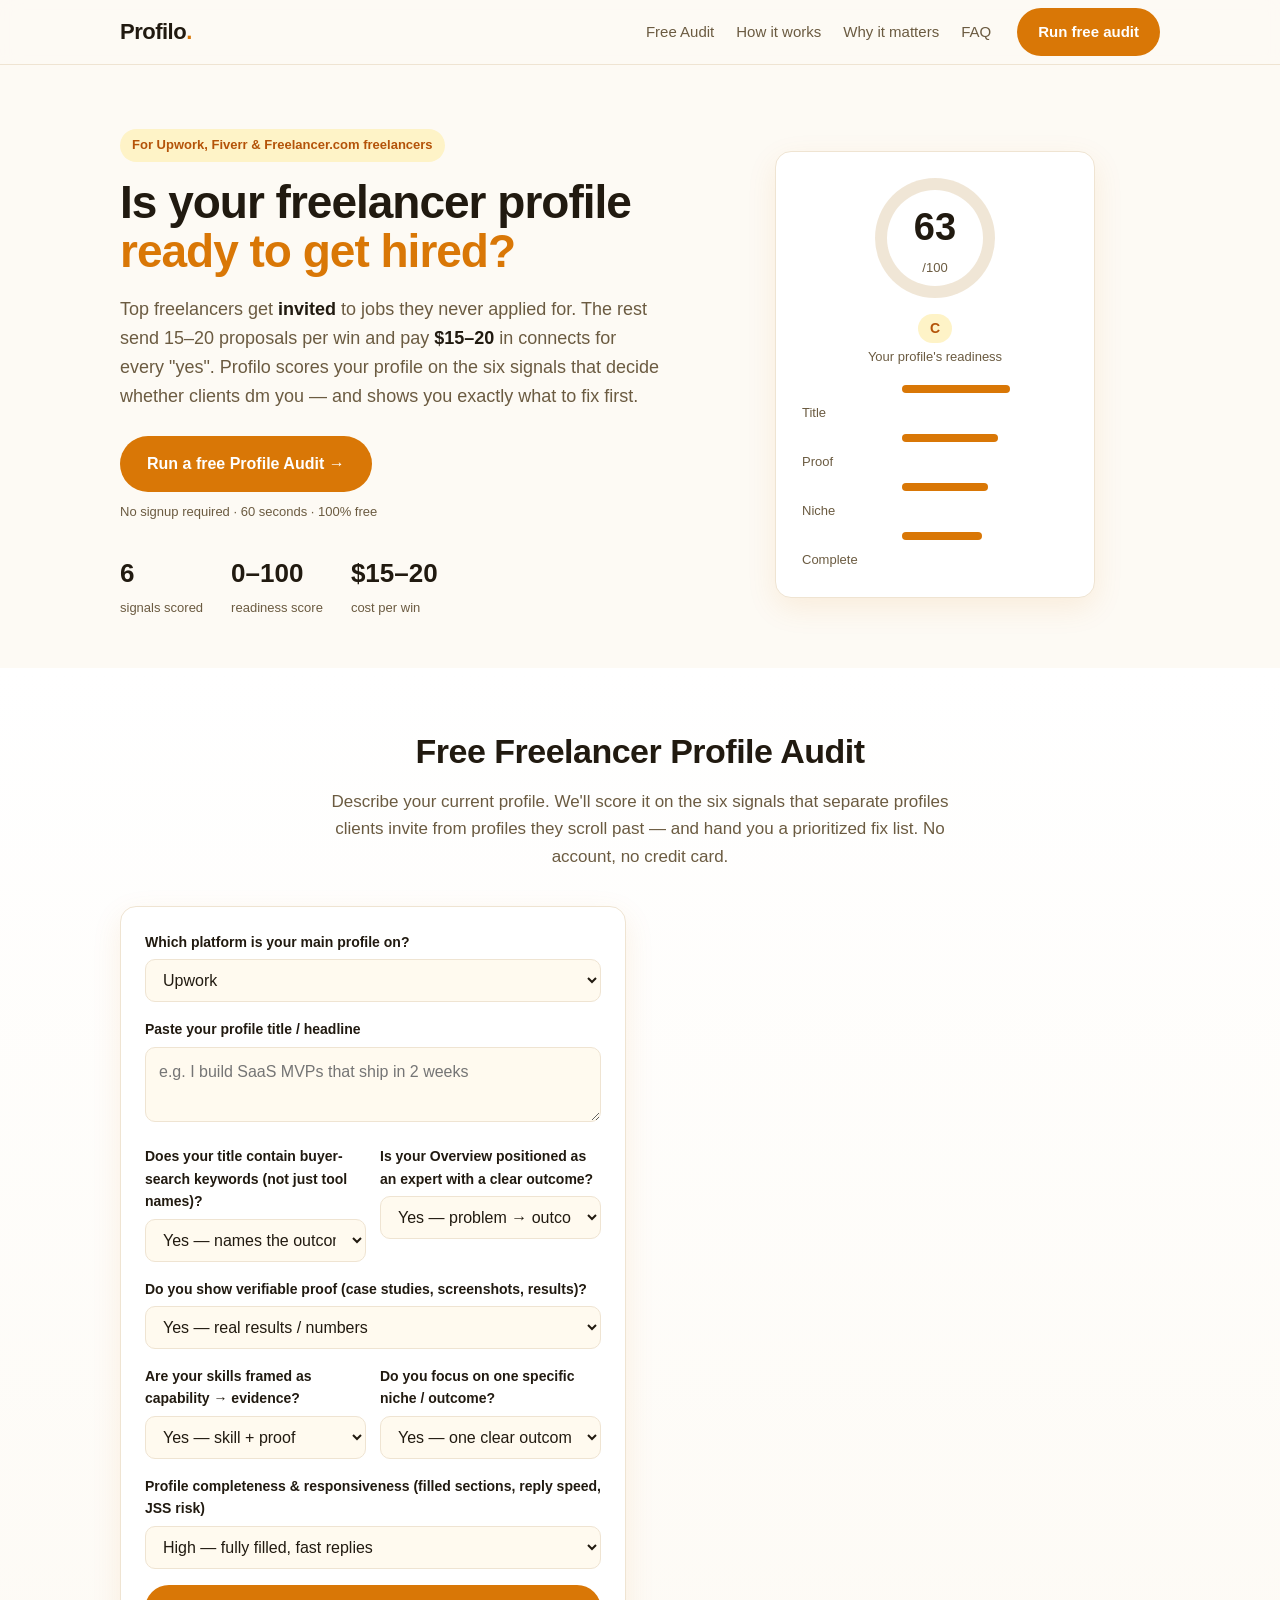
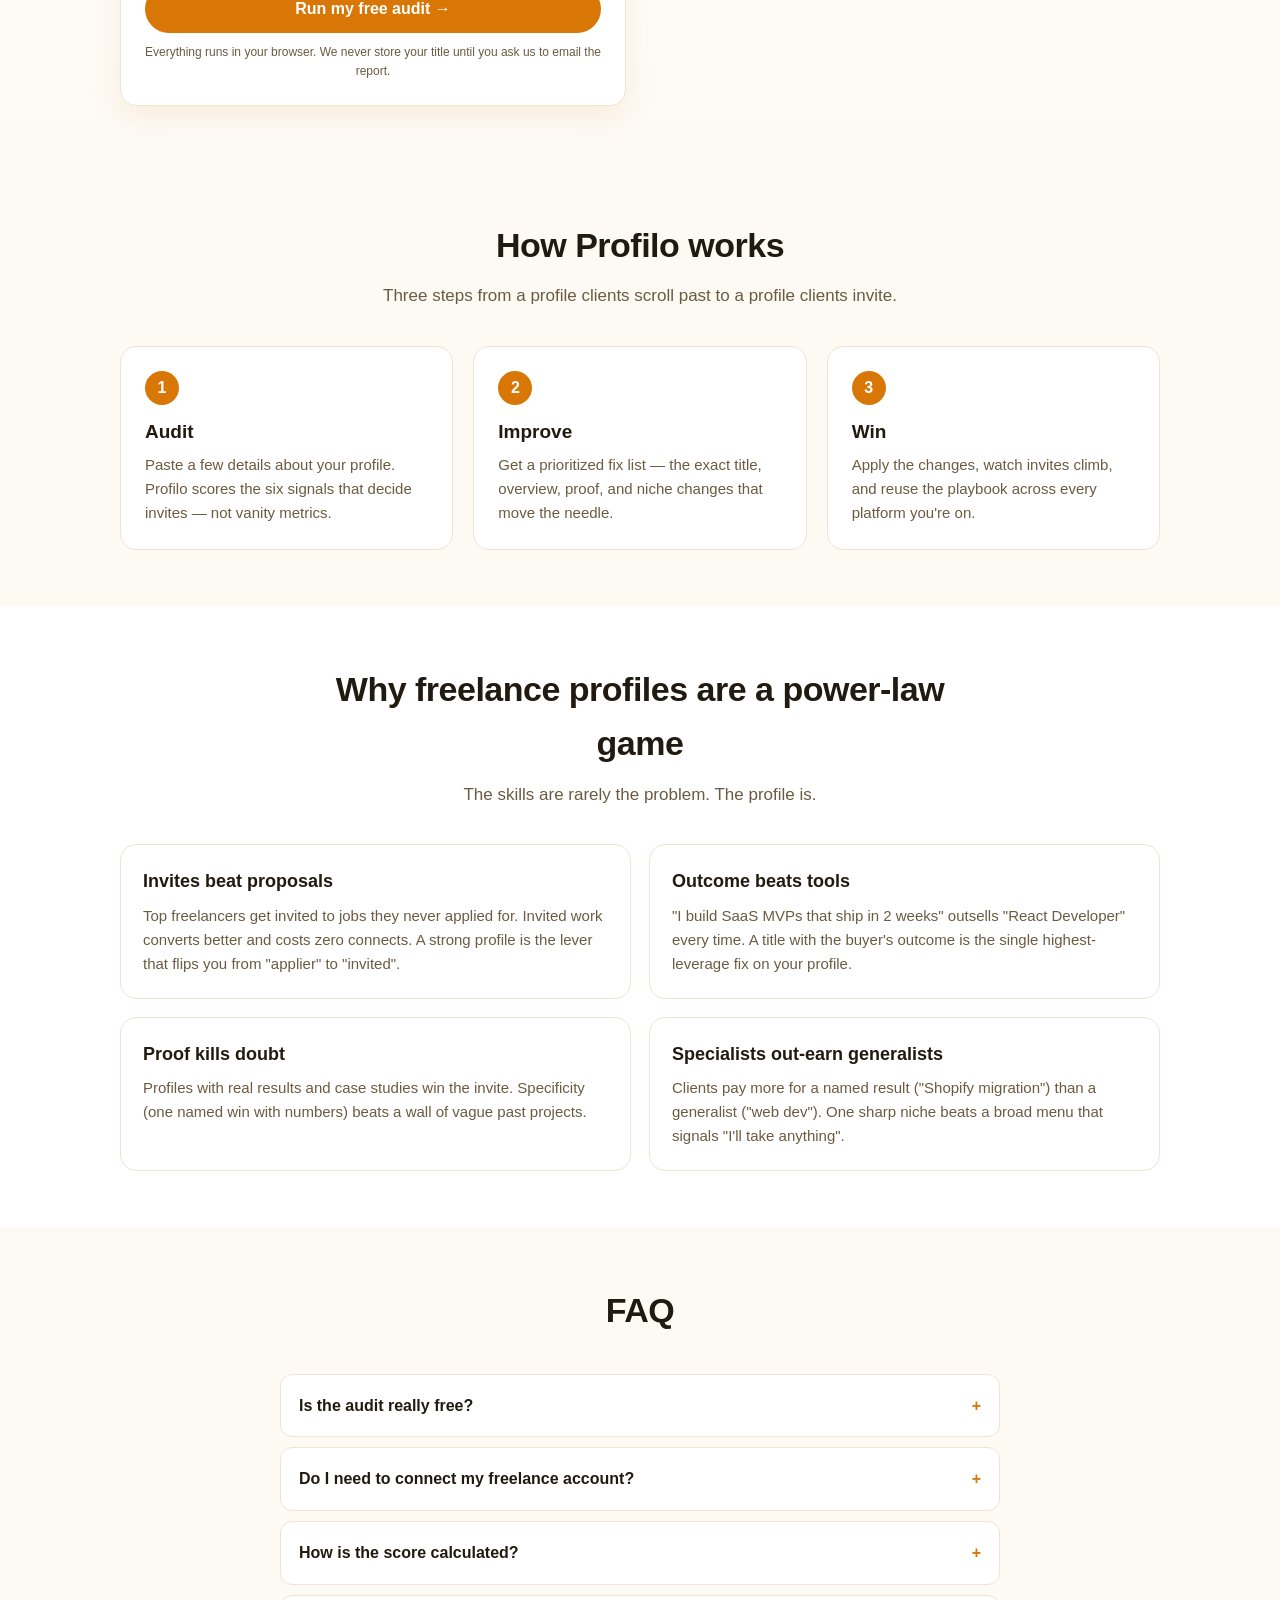
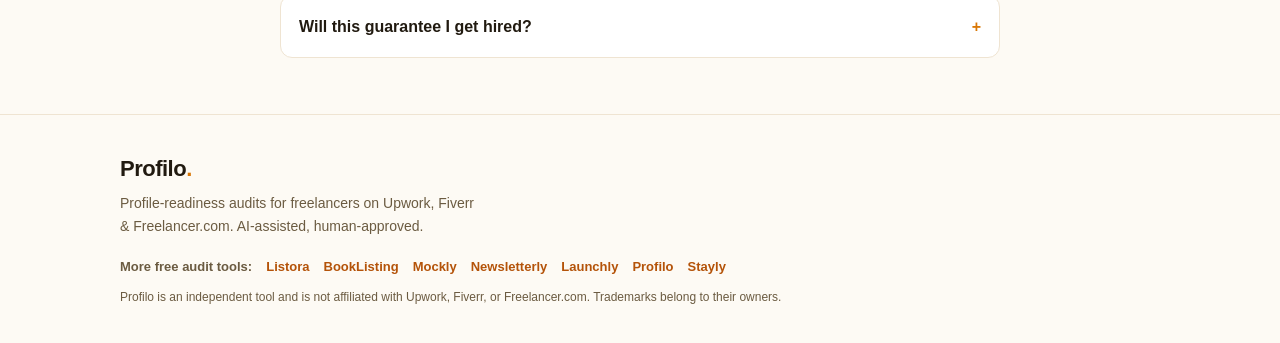
==== index.html @ bb9e2deb "Add Stayly to footer cross-links (7-site matrix)" ====
<!DOCTYPE html>
<html lang="en">
<head>
  <meta charset="UTF-8" />
  <meta name="viewport" content="width=device-width, initial-scale=1.0" />
  <title>Profilo — Is your freelancer profile ready to get hired? (free profile-readiness audit)</title>
  <meta name="description" content="Profilo scores your Upwork, Fiverr or Freelancer.com profile like a top-rated client would — title & keywords, positioning, portfolio proof, skills, niche focus, and completeness. Free 0–100 audit, no signup. Find out why you're not getting invites." />
  <link rel="canonical" href="https://Viyozc.github.io/profilo-ai/" />
  <meta property="og:type" content="website" />
  <meta property="og:title" content="Profilo — Is your freelancer profile ready to get hired? (free profile-readiness audit)" />
  <meta property="og:description" content="Profilo scores your freelance profile on the six signals that decide invites and wins. Free 0–100 audit, no signup." />
  <meta property="og:url" content="https://Viyozc.github.io/profilo-ai/" />
  <meta name="twitter:card" content="summary_large_image" />
  <meta name="twitter:title" content="Profilo — Is your freelancer profile ready to get hired? (free profile-readiness audit)" />
  <meta name="twitter:description" content="Profilo scores your freelance profile on the six signals that decide invites and wins. Free 0–100 audit, no signup." />

  <link rel="stylesheet" href="assets/style.css" />

  <script type="application/ld+json">
  {"@context":"https://schema.org","@type":"SoftwareApplication","name":"Profilo","url":"https://Viyozc.github.io/profilo-ai/","applicationCategory":"BusinessApplication","operatingSystem":"Web","offers":{"@type":"Offer","price":"0","priceCurrency":"USD"}}
  </script>
</head>
<body>
  <!-- ===== Nav ===== -->
  <header class="nav">
    <div class="container nav-inner">
      <a class="brand" href="#top">Profilo<span class="brand-dot">.</span></a>
      <nav class="nav-links">
        <a href="#audit">Free Audit</a>
        <a href="#how">How it works</a>
        <a href="#why">Why it matters</a>
        <a href="#faq">FAQ</a>
      </nav>
      <a class="btn btn-primary nav-cta" href="#audit">Run free audit</a>
    </div>
  </header>

  <!-- ===== Hero ===== -->
  <section class="hero" id="top">
    <div class="container hero-inner">
      <div class="hero-copy">
        <span class="badge">For Upwork, Fiverr &amp; Freelancer.com freelancers</span>
        <h1>Is your freelancer profile <span class="hl">ready to get hired?</span></h1>
        <p class="lede">
          Top freelancers get <strong>invited</strong> to jobs they never applied for. The rest send 15–20 proposals
          per win and pay <strong>$15–20</strong> in connects for every "yes". Profilo scores your profile on the
          six signals that decide whether clients dm you — and shows you exactly what to fix first.
        </p>
        <div class="hero-actions">
          <a class="btn btn-primary btn-lg" href="#audit">Run a free Profile Audit →</a>
          <span class="hero-note">No signup required · 60 seconds · 100% free</span>
        </div>
        <div class="hero-stats">
          <div><strong>6</strong><span>signals scored</span></div>
          <div><strong>0–100</strong><span>readiness score</span></div>
          <div><strong>$15–20</strong><span>cost per win</span></div>
        </div>
      </div>
      <div class="hero-visual" aria-hidden="true">
        <div class="score-card">
          <div class="score-ring"><span class="score-num" id="heroScore">—</span><span class="score-grad">/100</span></div>
          <div class="score-meta">
            <span class="grade" id="heroGrade">Grade</span>
            <span class="score-sub">Your profile's readiness</span>
          </div>
          <div class="mini-bars">
            <div class="mbar"><i style="width:65%"></i><span>Title</span></div>
            <div class="mbar"><i style="width:58%"></i><span>Proof</span></div>
            <div class="mbar"><i style="width:52%"></i><span>Niche</span></div>
            <div class="mbar"><i style="width:48%"></i><span>Complete</span></div>
          </div>
        </div>
      </div>
    </div>
  </section>

  <!-- ===== Audit Tool ===== -->
  <section class="audit" id="audit">
    <div class="container">
      <div class="section-head">
        <h2>Free Freelancer Profile Audit</h2>
        <p>Describe your current profile. We'll score it on the six signals that separate profiles clients invite from profiles they scroll past — and hand you a prioritized fix list. No account, no credit card.</p>
      </div>

      <div class="audit-grid">
        <!-- Input -->
        <form class="audit-form" id="auditForm" novalidate>
          <label class="field">
            <span>Which platform is your main profile on?</span>
            <select id="fPlatform">
              <option value="upwork">Upwork</option>
              <option value="fiverr">Fiverr</option>
              <option value="freelancer">Freelancer.com</option>
              <option value="toptal">Toptal</option>
              <option value="other">Other / multiple</option>
            </select>
          </label>

          <label class="field">
            <span>Paste your profile title / headline</span>
            <textarea id="fTitle" rows="2" placeholder="e.g. I build SaaS MVPs that ship in 2 weeks"></textarea>
          </label>

          <div class="field-row">
            <label class="field">
              <span>Does your title contain buyer-search keywords (not just tool names)?</span>
              <select id="fKeyword">
                <option value="yes">Yes — names the outcome buyers search</option>
                <option value="partial">Sort of / mixed</option>
                <option value="no">No — just lists tools/skills</option>
              </select>
            </label>
            <label class="field">
              <span>Is your Overview positioned as an expert with a clear outcome?</span>
              <select id="fPositioning">
                <option value="yes">Yes — problem → outcome led</option>
                <option value="partial">Mixed</option>
                <option value="no">No — reads like a bio / tool list</option>
              </select>
            </label>
          </div>

          <label class="field">
            <span>Do you show verifiable proof (case studies, screenshots, results)?</span>
            <select id="fProof">
              <option value="strong">Yes — real results / numbers</option>
              <option value="some">A little</option>
              <option value="none">None yet</option>
            </select>
          </label>

          <div class="field-row">
            <label class="field">
              <span>Are your skills framed as capability → evidence?</span>
              <select id="fSkills">
                <option value="yes">Yes — skill + proof</option>
                <option value="partial">Mixed</option>
                <option value="no">No — bare tool list</option>
              </select>
            </label>
            <label class="field">
              <span>Do you focus on one specific niche / outcome?</span>
              <select id="fNiche">
                <option value="yes">Yes — one clear outcome</option>
                <option value="partial">Loosely</option>
                <option value="no">No — "I do everything"</option>
              </select>
            </label>
          </div>

          <label class="field">
            <span>Profile completeness &amp; responsiveness (filled sections, reply speed, JSS risk)</span>
            <select id="fComplete">
              <option value="high">High — fully filled, fast replies</option>
              <option value="mid">Mid — some gaps</option>
              <option value="low">Low — incomplete / slow</option>
            </select>
          </label>

          <button type="submit" class="btn btn-primary btn-lg btn-block">Run my free audit →</button>
          <p class="form-fine">Everything runs in your browser. We never store your title until you ask us to email the report.</p>
        </form>

        <!-- Result -->
        <div class="audit-result" id="auditResult" hidden>
          <div class="result-top">
            <div class="score-ring lg">
              <span class="score-num" id="resScore">0</span>
              <span class="score-grad">/100</span>
            </div>
            <div>
              <span class="grade big" id="resGrade">—</span>
              <p class="result-sub" id="resSummary">—</p>
            </div>
          </div>

          <div class="bars" id="resBars"></div>

          <div class="tips">
            <h3>What to fix first</h3>
            <ul id="resTips"></ul>
          </div>

          <form class="email-capture" id="emailForm" action="https://formspree.io/f/meeyzkdp" method="POST">
            <label for="fEmail">Get the full report + weekly profile-growth tips by email</label>
            <div class="email-row">
              <input type="email" id="fEmail" name="email" placeholder="you@email.com" required />
              <button type="submit" class="btn btn-primary">Email my report</button>
            </div>
            <p class="form-fine" id="emailNote">No spam. Unsubscribe anytime.</p>
          </form>
        </div>
      </div>
    </div>
  </section>

  <!-- ===== How it works ===== -->
  <section class="how" id="how">
    <div class="container">
      <div class="section-head">
        <h2>How Profilo works</h2>
        <p>Three steps from a profile clients scroll past to a profile clients invite.</p>
      </div>
      <div class="steps">
        <div class="step">
          <span class="step-num">1</span>
          <h3>Audit</h3>
          <p>Paste a few details about your profile. Profilo scores the six signals that decide invites — not vanity metrics.</p>
        </div>
        <div class="step">
          <span class="step-num">2</span>
          <h3>Improve</h3>
          <p>Get a prioritized fix list — the exact title, overview, proof, and niche changes that move the needle.</p>
        </div>
        <div class="step">
          <span class="step-num">3</span>
          <h3>Win</h3>
          <p>Apply the changes, watch invites climb, and reuse the playbook across every platform you're on.</p>
        </div>
      </div>
    </div>
  </section>

  <!-- ===== Why ===== -->
  <section class="why" id="why">
    <div class="container">
      <div class="section-head">
        <h2>Why freelance profiles are a power-law game</h2>
        <p>The skills are rarely the problem. The profile is.</p>
      </div>
      <div class="why-grid">
        <div class="why-card">
          <h3>Invites beat proposals</h3>
          <p>Top freelancers get invited to jobs they never applied for. Invited work converts better and costs zero connects. A strong profile is the lever that flips you from "applier" to "invited".</p>
        </div>
        <div class="why-card">
          <h3>Outcome beats tools</h3>
          <p>"I build SaaS MVPs that ship in 2 weeks" outsells "React Developer" every time. A title with the buyer's outcome is the single highest-leverage fix on your profile.</p>
        </div>
        <div class="why-card">
          <h3>Proof kills doubt</h3>
          <p>Profiles with real results and case studies win the invite. Specificity (one named win with numbers) beats a wall of vague past projects.</p>
        </div>
        <div class="why-card">
          <h3>Specialists out-earn generalists</h3>
          <p>Clients pay more for a named result ("Shopify migration") than a generalist ("web dev"). One sharp niche beats a broad menu that signals "I'll take anything".</p>
        </div>
      </div>
    </div>
  </section>

  <!-- ===== FAQ ===== -->
  <section class="faq" id="faq">
    <div class="container">
      <div class="section-head">
        <h2>FAQ</h2>
      </div>
      <div class="faq-list">
        <details>
          <summary>Is the audit really free?</summary>
          <p>Yes. The on-page audit runs entirely in your browser and costs nothing. No account needed.</p>
        </details>
        <details>
          <summary>Do I need to connect my freelance account?</summary>
          <p>No. You describe your setup with a few clicks and paste your title. Profilo scores the strategy, not your private client data — so it works before you've optimized anything.</p>
        </details>
        <details>
          <summary>How is the score calculated?</summary>
          <p>We weight title &amp; keywords, positioning / overview, portfolio proof, skills framing, niche focus, and profile completeness &amp; responsiveness — the signals that decide whether a stranger invites you or scrolls past.</p>
        </details>
        <details>
          <summary>Will this guarantee I get hired?</summary>
          <p>No tool can. But most of the gap between a profile that sits and one that gets invited is operational — title, overview, proof, niche. Profilo shows you exactly where your gaps are.</p>
        </details>
      </div>
    </div>
  </section>

  <!-- ===== Footer ===== -->
  <footer class="footer">
    <div class="container footer-inner">
      <div>
        <a class="brand" href="#top">Profilo<span class="brand-dot">.</span></a>
        <p class="footer-sub">Profile-readiness audits for freelancers on Upwork, Fiverr &amp; Freelancer.com. AI-assisted, human-approved.</p>
      </div>
      <div style="display:flex;flex-wrap:wrap;gap:14px;align-items:center;font-size:13px;margin-top:10px;">
        <span style="color:var(--muted);font-weight:600;">More free audit tools:</span>
        <a href="https://Viyozc.github.io/listora/" style="color:var(--brand-dk);font-weight:600;">Listora</a><a href="https://Viyozc.github.io/booklisting-ai/" style="color:var(--brand-dk);font-weight:600;">BookListing</a><a href="https://Viyozc.github.io/mockly-ai/" style="color:var(--brand-dk);font-weight:600;">Mockly</a><a href="https://Viyozc.github.io/newsletterly-ai/" style="color:var(--brand-dk);font-weight:600;">Newsletterly</a><a href="https://Viyozc.github.io/launchly-ai/" style="color:var(--brand-dk);font-weight:600;">Launchly</a><a href="https://Viyozc.github.io/profilo-ai/" style="color:var(--brand-dk);font-weight:600;">Profilo</a> <a href="https://Viyozc.github.io/stayly-ai/" style="color:var(--brand-dk);font-weight:600;">Stayly</a>
      </div>
      <p class="footer-fine">Profilo is an independent tool and is not affiliated with Upwork, Fiverr, or Freelancer.com. Trademarks belong to their owners.</p>
    </div>
  </footer>

  <script src="assets/audit.js"></script>
</body>
</html>
---- assets/style.css ----
:root {
  --bg: #fdfaf4;
  --ink: #211a10;
  --muted: #6b5b41;
  --line: #efe4d2;
  --brand: #d97706;
  --brand-dk: #b45309;
  --brand-soft: #fef3c7;
  --good: #2f9e6b;
  --warn: #e0a106;
  --bad: #d9534f;
  --card: #ffffff;
  --shadow: 0 10px 30px rgba(217, 119, 6, 0.10);
  --radius: 16px;
  --maxw: 1080px;
}

* { box-sizing: border-box; margin: 0; padding: 0; }
html { scroll-behavior: smooth; }
body {
  font-family: -apple-system, BlinkMacSystemFont, "Segoe UI", Roboto, "Helvetica Neue", Arial, sans-serif;
  background: var(--bg);
  color: var(--ink);
  line-height: 1.6;
  -webkit-font-smoothing: antialiased;
}
.container { width: 100%; max-width: var(--maxw); margin: 0 auto; padding: 0 20px; }
a { color: inherit; text-decoration: none; }
em { font-style: normal; }

/* Buttons */
.btn {
  display: inline-block;
  font-weight: 600;
  border-radius: 999px;
  padding: 11px 20px;
  cursor: pointer;
  border: 1px solid transparent;
  font-size: 15px;
  transition: transform .08s ease, background .2s ease, box-shadow .2s ease;
}
.btn:active { transform: translateY(1px); }
.btn-primary { background: var(--brand); color: #fff; }
.btn-primary:hover { background: var(--brand-dk); box-shadow: 0 6px 18px rgba(217,119,6,.35); }
.btn-lg { padding: 14px 26px; font-size: 16px; }
.btn-block { width: 100%; text-align: center; }

/* Nav */
.nav {
  position: sticky; top: 0; z-index: 50;
  background: rgba(253,250,244,.85);
  backdrop-filter: blur(10px);
  border-bottom: 1px solid var(--line);
}
.nav-inner { display: flex; align-items: center; gap: 18px; height: 64px; }
.brand { font-weight: 800; font-size: 22px; letter-spacing: -.5px; }
.brand-dot { color: var(--brand); }
.nav-links { display: flex; gap: 22px; margin-left: auto; font-size: 15px; color: var(--muted); }
.nav-links a:hover { color: var(--ink); }
.nav-cta { margin-left: 8px; }

/* Hero */
.hero { padding: 64px 0 48px; }
.hero-inner { display: grid; grid-template-columns: 1.1fr .9fr; gap: 40px; align-items: center; }
.badge {
  display: inline-block; background: var(--brand-soft); color: var(--brand-dk);
  font-size: 13px; font-weight: 600; padding: 6px 12px; border-radius: 999px; margin-bottom: 16px;
}
.hero h1 { font-size: 46px; line-height: 1.08; letter-spacing: -1px; font-weight: 800; }
.hl { color: var(--brand); }
.lede { color: var(--muted); font-size: 18px; margin: 18px 0 26px; max-width: 540px; }
.lede strong { color: var(--ink); }
.hero-actions { display: flex; flex-direction: column; gap: 10px; align-items: flex-start; }
.hero-note { font-size: 13px; color: var(--muted); }
.hero-stats { display: flex; gap: 28px; margin-top: 30px; }
.hero-stats strong { display: block; font-size: 26px; color: var(--ink); }
.hero-stats span { font-size: 13px; color: var(--muted); }

/* Hero visual / score card */
.hero-visual { display: flex; justify-content: center; }
.score-card {
  background: var(--card); border: 1px solid var(--line); border-radius: var(--radius);
  box-shadow: var(--shadow); padding: 26px; width: 320px;
}
.score-ring {
  width: 120px; height: 120px; border-radius: 50%;
  background: conic-gradient(var(--brand) 0deg, #f0e6d6 0deg);
  display: flex; align-items: center; justify-content: center; flex-direction: column;
  margin: 0 auto 16px; position: relative;
}
.score-ring::after {
  content: ""; position: absolute; inset: 12px; background: var(--card); border-radius: 50%;
}
.score-ring.lg { width: 150px; height: 150px; }
.score-num { position: relative; z-index: 1; font-size: 38px; font-weight: 800; }
.score-ring.lg .score-num { font-size: 46px; }
.score-grad { position: relative; z-index: 1; font-size: 13px; color: var(--muted); }
.score-meta { text-align: center; margin-bottom: 18px; }
.grade {
  display: inline-block; background: var(--brand-soft); color: var(--brand-dk);
  font-weight: 700; padding: 3px 12px; border-radius: 999px; font-size: 14px;
}
.grade.big { font-size: 18px; padding: 5px 16px; }
.score-sub { display: block; font-size: 13px; color: var(--muted); margin-top: 4px; }
.mini-bars { display: flex; flex-direction: column; gap: 10px; }
.mbar { display: grid; grid-template-columns: 90px 1fr; align-items: center; gap: 10px; font-size: 13px; color: var(--muted); }
.mbar i { display: block; height: 8px; background: var(--brand); border-radius: 999px; }
.mbar i { grid-column: 2; }
.mbar span { grid-column: 1; }

/* Section heads */
.section-head { text-align: center; max-width: 640px; margin: 0 auto 36px; }
.section-head h2 { font-size: 34px; letter-spacing: -.5px; font-weight: 800; }
.section-head p { color: var(--muted); margin-top: 10px; font-size: 17px; }

/* Audit */
.audit { padding: 56px 0; background: linear-gradient(180deg, #fff 0%, var(--bg) 100%); }
.audit-grid { display: grid; grid-template-columns: 1fr 1fr; gap: 28px; align-items: start; }
.audit-form, .audit-result {
  background: var(--card); border: 1px solid var(--line); border-radius: var(--radius);
  box-shadow: var(--shadow); padding: 24px;
}
.field { display: block; margin-bottom: 16px; }
.field > span { display: flex; justify-content: space-between; font-size: 14px; font-weight: 600; margin-bottom: 6px; }
.field em { color: var(--muted); font-weight: 500; font-size: 12px; }
.field input, .field textarea, .field select {
  width: 100%; border: 1px solid var(--line); border-radius: 10px; padding: 11px 13px;
  font: inherit; color: var(--ink); background: #fffaef; resize: vertical;
}
.field input:focus, .field textarea:focus, .field select:focus { outline: none; border-color: var(--brand); box-shadow: 0 0 0 3px var(--brand-soft); }
.field-row { display: flex; gap: 14px; }
.field-row .field { flex: 1; }
@media (max-width: 560px) { .field-row { flex-direction: column; gap: 0; } }
.form-fine { font-size: 12px; color: var(--muted); text-align: center; margin-top: 10px; }

/* Result */
.result-top { display: flex; gap: 20px; align-items: center; margin-bottom: 22px; }
.result-sub { font-size: 14px; color: var(--muted); margin-top: 6px; max-width: 240px; }
.bars { display: flex; flex-direction: column; gap: 12px; margin-bottom: 22px; }
.bar-row { display: grid; grid-template-columns: 120px 1fr 38px; align-items: center; gap: 10px; font-size: 13px; }
.bar-track { height: 9px; background: #f0e6d6; border-radius: 999px; overflow: hidden; }
.bar-fill { height: 100%; border-radius: 999px; background: var(--brand); transition: width .5s ease; }
.bar-val { text-align: right; color: var(--muted); font-weight: 600; }
.tips h3 { font-size: 16px; margin-bottom: 10px; }
.tips ul { list-style: none; display: flex; flex-direction: column; gap: 8px; }
.tips li { background: var(--brand-soft); border-radius: 10px; padding: 10px 12px; font-size: 14px; position: relative; padding-left: 34px; }
.tips li::before { content: "→"; position: absolute; left: 12px; color: var(--brand-dk); font-weight: 800; }
.tips li.ok { background: #e9f7f0; }
.tips li.ok::before { content: "✓"; color: var(--good); }

.email-capture { border-top: 1px solid var(--line); padding-top: 18px; margin-top: 4px; }
.email-capture label { display: block; font-size: 14px; font-weight: 600; margin-bottom: 8px; }
.email-row { display: flex; gap: 8px; }
.email-row input { flex: 1; border: 1px solid var(--line); border-radius: 10px; padding: 11px 13px; font: inherit; }
.email-row input:focus { outline: none; border-color: var(--brand); box-shadow: 0 0 0 3px var(--brand-soft); }

/* How */
.how { padding: 56px 0; }
.steps { display: grid; grid-template-columns: repeat(3, 1fr); gap: 20px; }
.step { background: var(--card); border: 1px solid var(--line); border-radius: var(--radius); padding: 24px; }
.step-num { display: inline-flex; width: 34px; height: 34px; align-items: center; justify-content: center; background: var(--brand); color: #fff; border-radius: 50%; font-weight: 800; margin-bottom: 12px; }
.step h3 { font-size: 19px; margin-bottom: 6px; }
.step p { color: var(--muted); font-size: 15px; }

/* Why */
.why { padding: 56px 0; background: #fff; }
.why-grid { display: grid; grid-template-columns: 1fr 1fr; gap: 18px; }
.why-card { border: 1px solid var(--line); border-radius: var(--radius); padding: 22px; }
.why-card h3 { font-size: 18px; margin-bottom: 8px; }
.why-card p { color: var(--muted); font-size: 15px; }

/* FAQ */
.faq { padding: 56px 0; }
.faq-list { max-width: 720px; margin: 0 auto; display: flex; flex-direction: column; gap: 10px; }
.faq details { background: var(--card); border: 1px solid var(--line); border-radius: 12px; padding: 4px 18px; }
.faq summary { cursor: pointer; font-weight: 600; padding: 14px 0; list-style: none; }
.faq summary::-webkit-details-marker { display: none; }
.faq summary::after { content: "+"; float: right; color: var(--brand); font-weight: 800; }
.faq details[open] summary::after { content: "−"; }
.faq details p { color: var(--muted); padding: 0 0 14px; font-size: 15px; }

/* Footer */
.footer { border-top: 1px solid var(--line); padding: 36px 0; background: var(--bg); }
.footer-inner { display: flex; flex-direction: column; gap: 10px; }
.footer-sub { color: var(--muted); font-size: 14px; margin-top: 6px; max-width: 360px; }
.footer-fine { font-size: 12px; color: var(--muted); }

/* Responsive */
@media (max-width: 860px) {
  .hero-inner, .audit-grid, .why-grid { grid-template-columns: 1fr; }
  .hero-visual { order: -1; }
  .steps { grid-template-columns: 1fr; }
  .nav-links { display: none; }
  .hero h1 { font-size: 36px; }
}
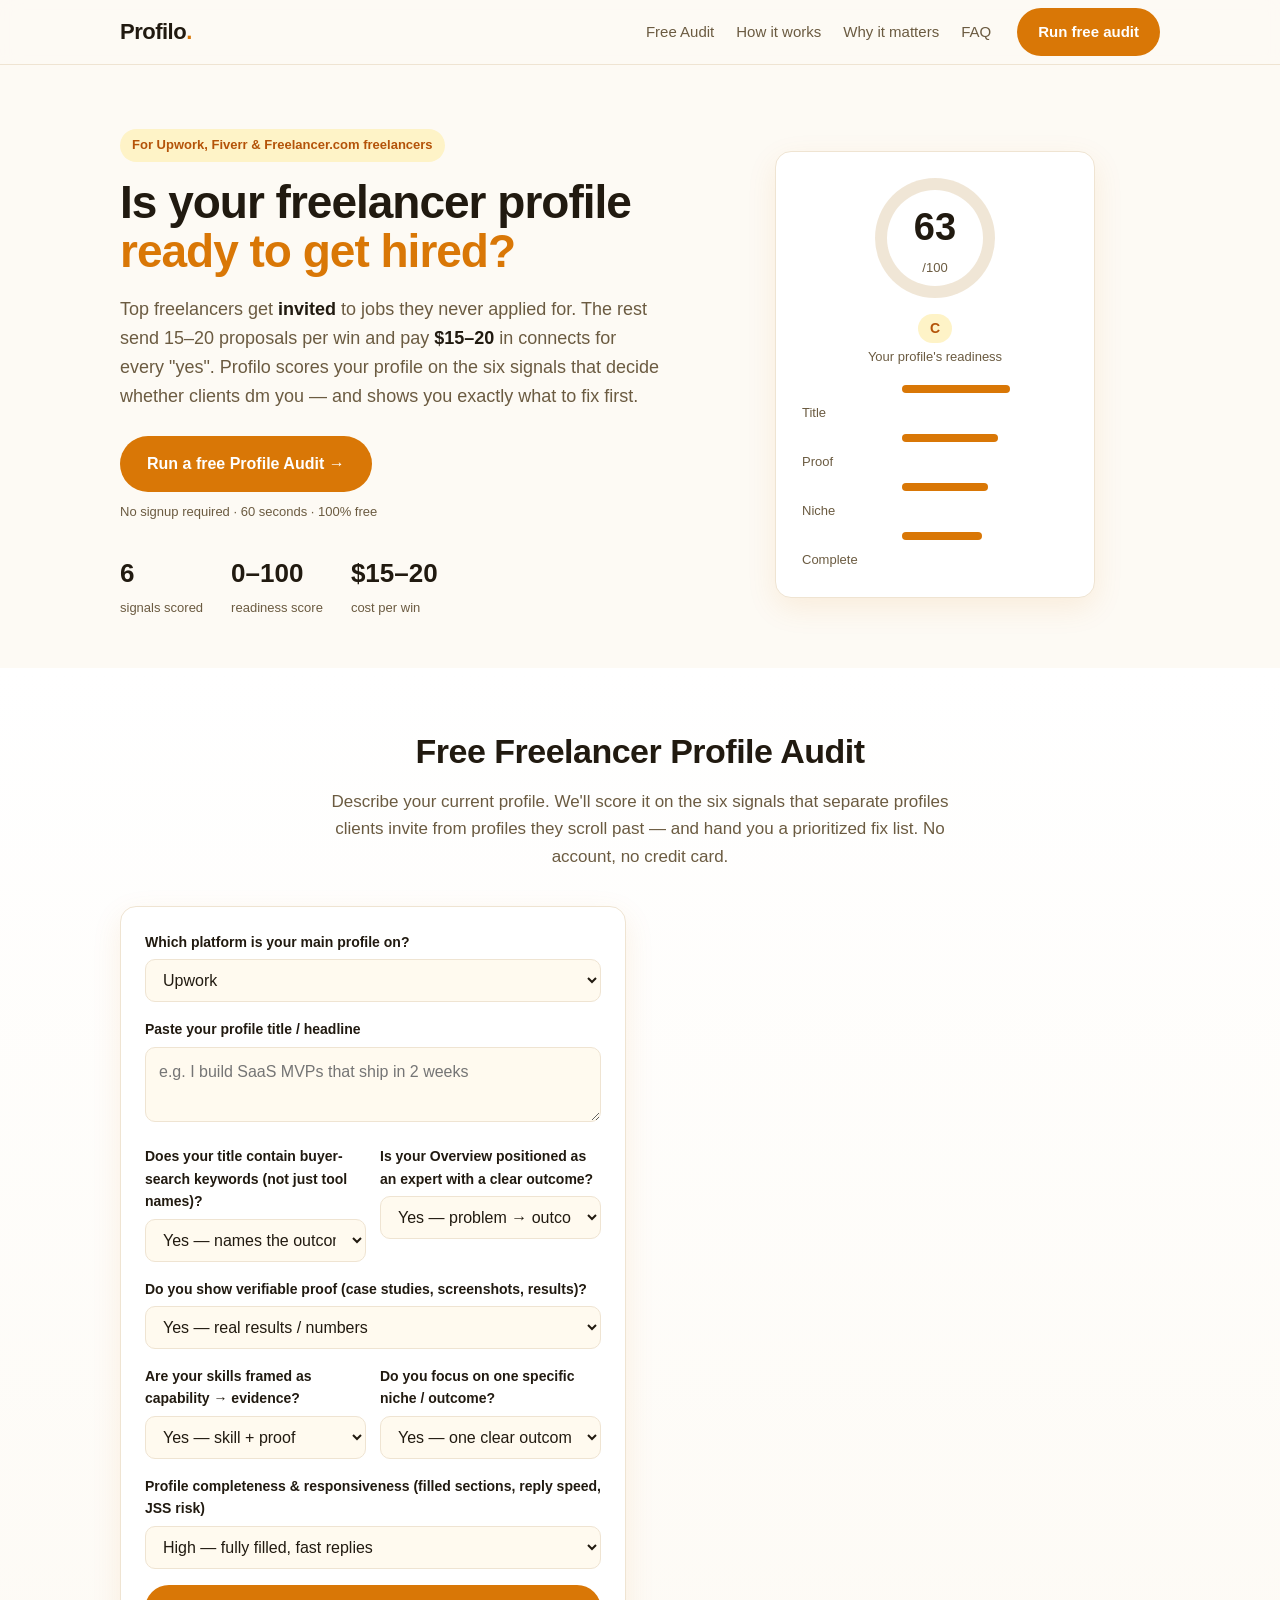
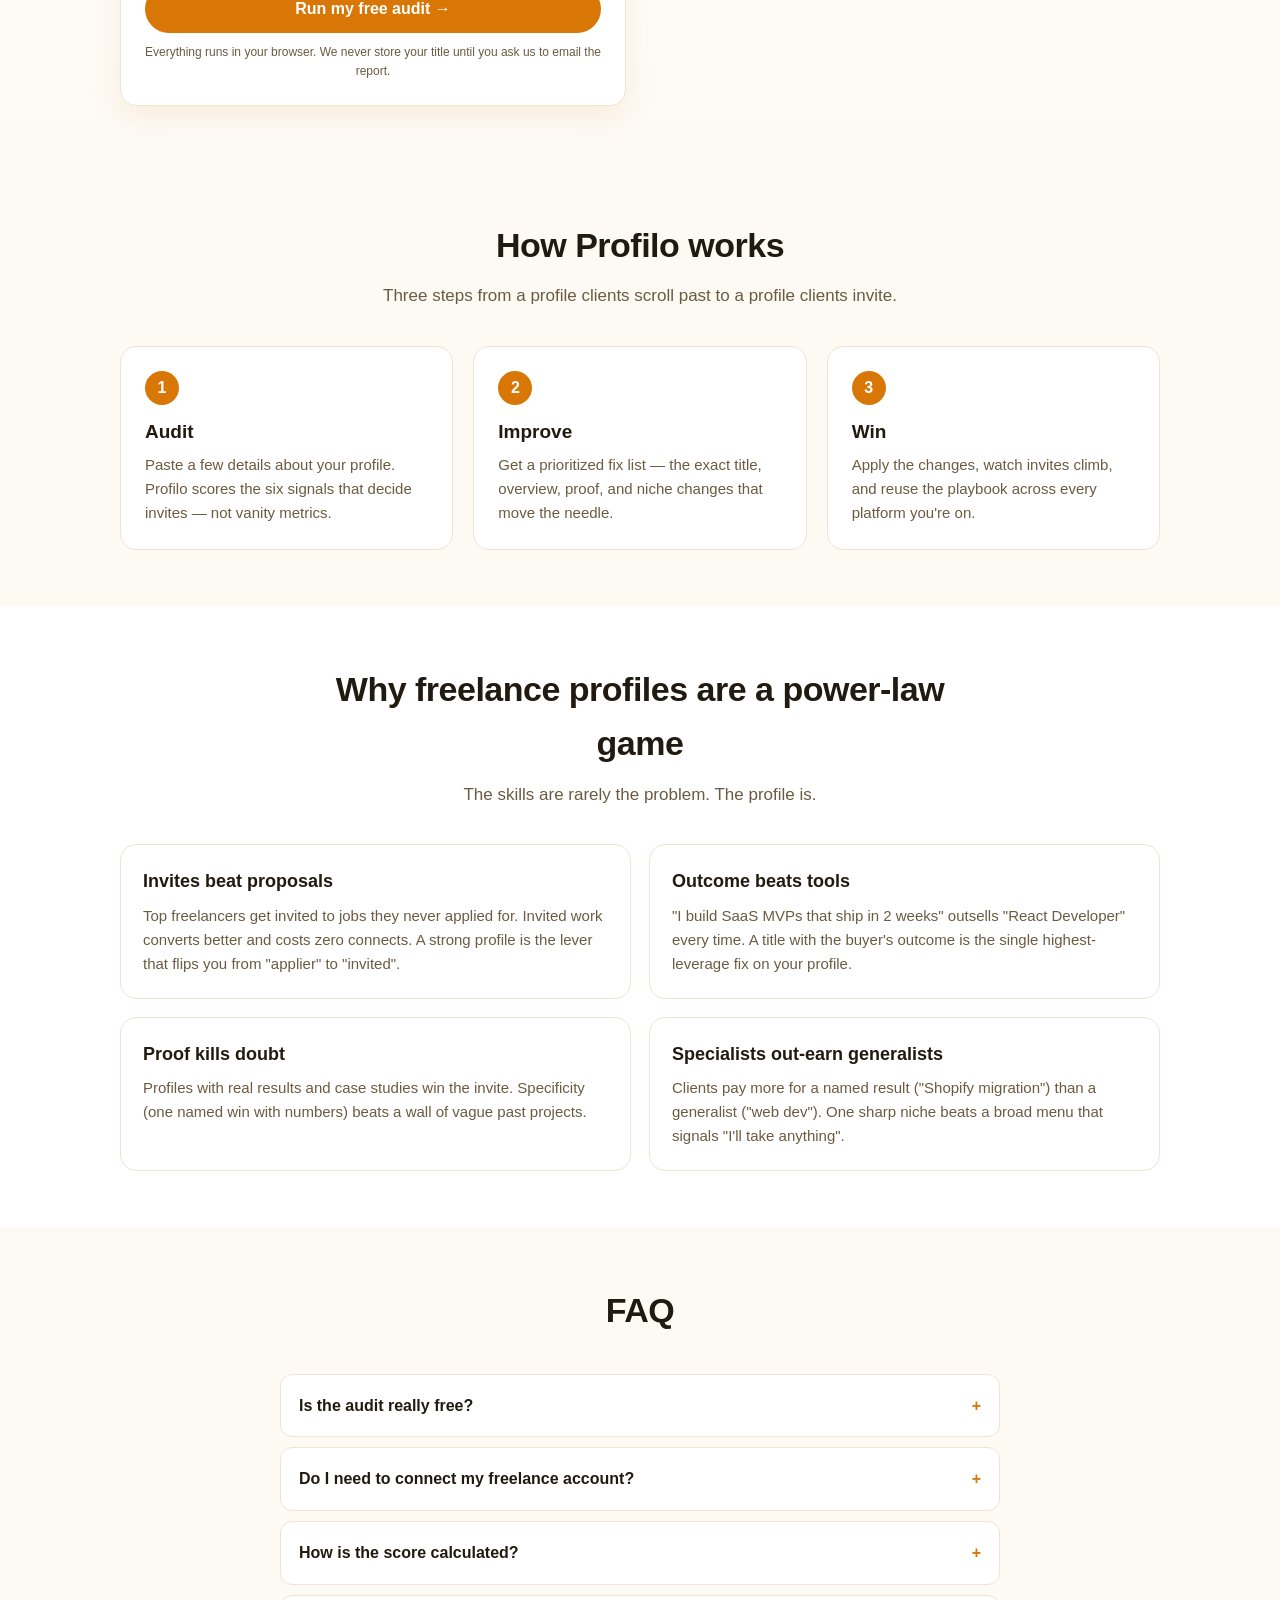
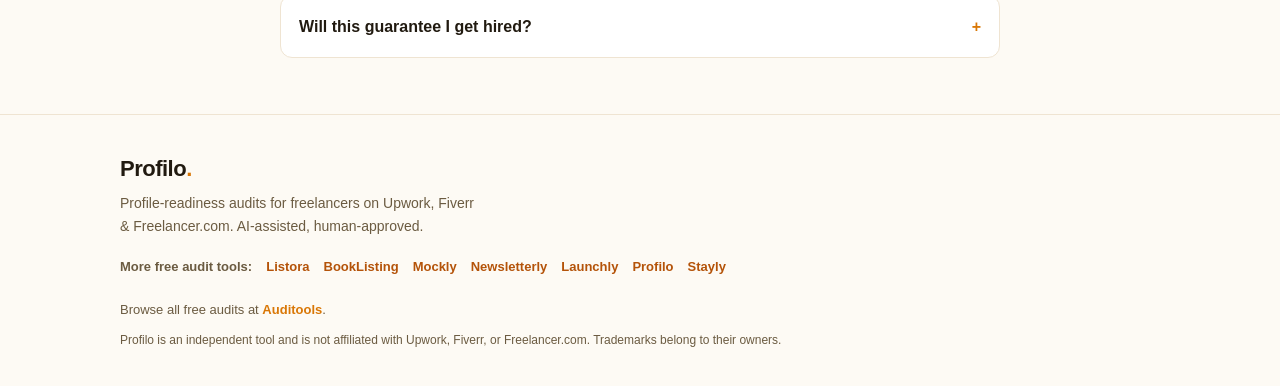
==== commit 37c34cca: "Link to Auditools hub from footer" ====
--- a/index.html
+++ b/index.html
@@ -10,6 +10,12 @@
   <meta property="og:title" content="Profilo — Is your freelancer profile ready to get hired? (free profile-readiness audit)" />
   <meta property="og:description" content="Profilo scores your freelance profile on the six signals that decide invites and wins. Free 0–100 audit, no signup." />
   <meta property="og:url" content="https://Viyozc.github.io/profilo-ai/" />
+  <meta property="og:image" content="https://Viyozc.github.io/profilo-ai/assets/og-image.png" />
+  <meta property="og:image:width" content="1200" />
+  <meta property="og:image:height" content="630" />
+  <meta property="og:image:alt" content="Profilo — Is your freelancer profile ready to get hired?" />
+  <meta name="twitter:image" content="https://Viyozc.github.io/profilo-ai/assets/og-image.png" />
+  <meta name="twitter:image:alt" content="Profilo — Is your freelancer profile ready to get hired?" />
   <meta name="twitter:card" content="summary_large_image" />
   <meta name="twitter:title" content="Profilo — Is your freelancer profile ready to get hired? (free profile-readiness audit)" />
   <meta name="twitter:description" content="Profilo scores your freelance profile on the six signals that decide invites and wins. Free 0–100 audit, no signup." />
@@ -17,7 +23,11 @@
   <link rel="stylesheet" href="assets/style.css" />
 
   <script type="application/ld+json">
-  {"@context":"https://schema.org","@type":"SoftwareApplication","name":"Profilo","url":"https://Viyozc.github.io/profilo-ai/","applicationCategory":"BusinessApplication","operatingSystem":"Web","offers":{"@type":"Offer","price":"0","priceCurrency":"USD"}}
+  {"@context":"https://schema.org","@type":"SoftwareApplication","name":"Profilo","url":"https://Viyozc.github.io/profilo-ai/","applicationCategory":"BusinessApplication","operatingSystem":"Web","offers":{"@type":"Offer","price":"0","priceCurrency":"USD"},"screenshot":"https://Viyozc.github.io/profilo-ai/assets/og-image.png"}
+  </script>
+
+  <script type="application/ld+json">
+  {"@context": "https://schema.org", "@type": "FAQPage", "mainEntity": [{"@type": "Question", "name": "Is the audit really free?", "acceptedAnswer": {"@type": "Answer", "text": "Yes. The on-page audit runs entirely in your browser and costs nothing. No account needed."}}, {"@type": "Question", "name": "Do I need to connect my freelance account?", "acceptedAnswer": {"@type": "Answer", "text": "No. You describe your setup with a few clicks and paste your title. Profilo scores the strategy, not your private client data — so it works before you've optimized anything."}}, {"@type": "Question", "name": "How is the score calculated?", "acceptedAnswer": {"@type": "Answer", "text": "We weight title & keywords, positioning / overview, portfolio proof, skills framing, niche focus, and profile completeness & responsiveness — the signals that decide whether a stranger invites you or scrolls past."}}, {"@type": "Question", "name": "Will this guarantee I get hired?", "acceptedAnswer": {"@type": "Answer", "text": "No tool can. But most of the gap between a profile that sits and one that gets invited is operational — title, overview, proof, niche. Profilo shows you exactly where your gaps are."}}]}
   </script>
 </head>
 <body>
@@ -287,6 +297,8 @@
         <span style="color:var(--muted);font-weight:600;">More free audit tools:</span>
         <a href="https://Viyozc.github.io/listora/" style="color:var(--brand-dk);font-weight:600;">Listora</a><a href="https://Viyozc.github.io/booklisting-ai/" style="color:var(--brand-dk);font-weight:600;">BookListing</a><a href="https://Viyozc.github.io/mockly-ai/" style="color:var(--brand-dk);font-weight:600;">Mockly</a><a href="https://Viyozc.github.io/newsletterly-ai/" style="color:var(--brand-dk);font-weight:600;">Newsletterly</a><a href="https://Viyozc.github.io/launchly-ai/" style="color:var(--brand-dk);font-weight:600;">Launchly</a><a href="https://Viyozc.github.io/profilo-ai/" style="color:var(--brand-dk);font-weight:600;">Profilo</a> <a href="https://Viyozc.github.io/stayly-ai/" style="color:var(--brand-dk);font-weight:600;">Stayly</a>
       </div>
+            <p style="color:var(--muted);font-size:13px;margin-top:12px;">Browse all free audits at <a href="https://Viyozc.github.io/auditools/" style="color:var(--brand);font-weight:600;">Auditools</a>.</p>
+
       <p class="footer-fine">Profilo is an independent tool and is not affiliated with Upwork, Fiverr, or Freelancer.com. Trademarks belong to their owners.</p>
     </div>
   </footer>
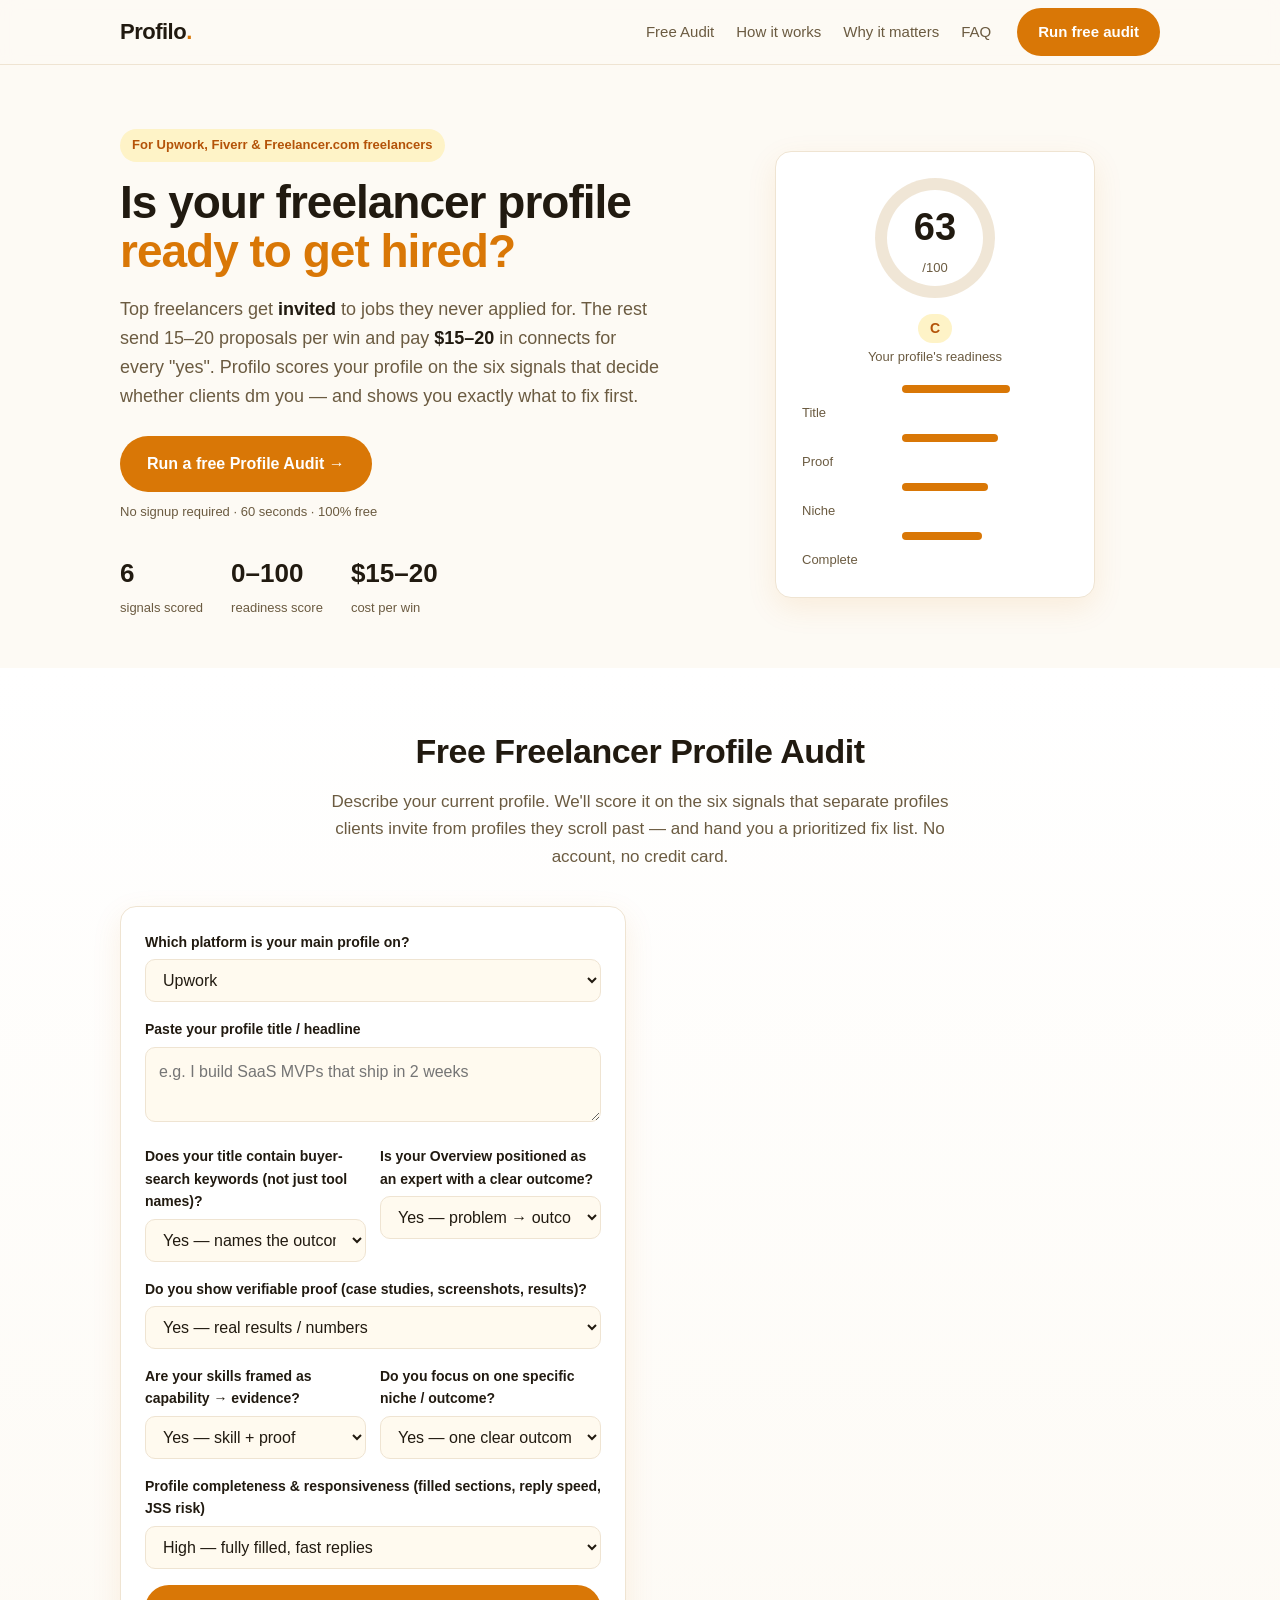
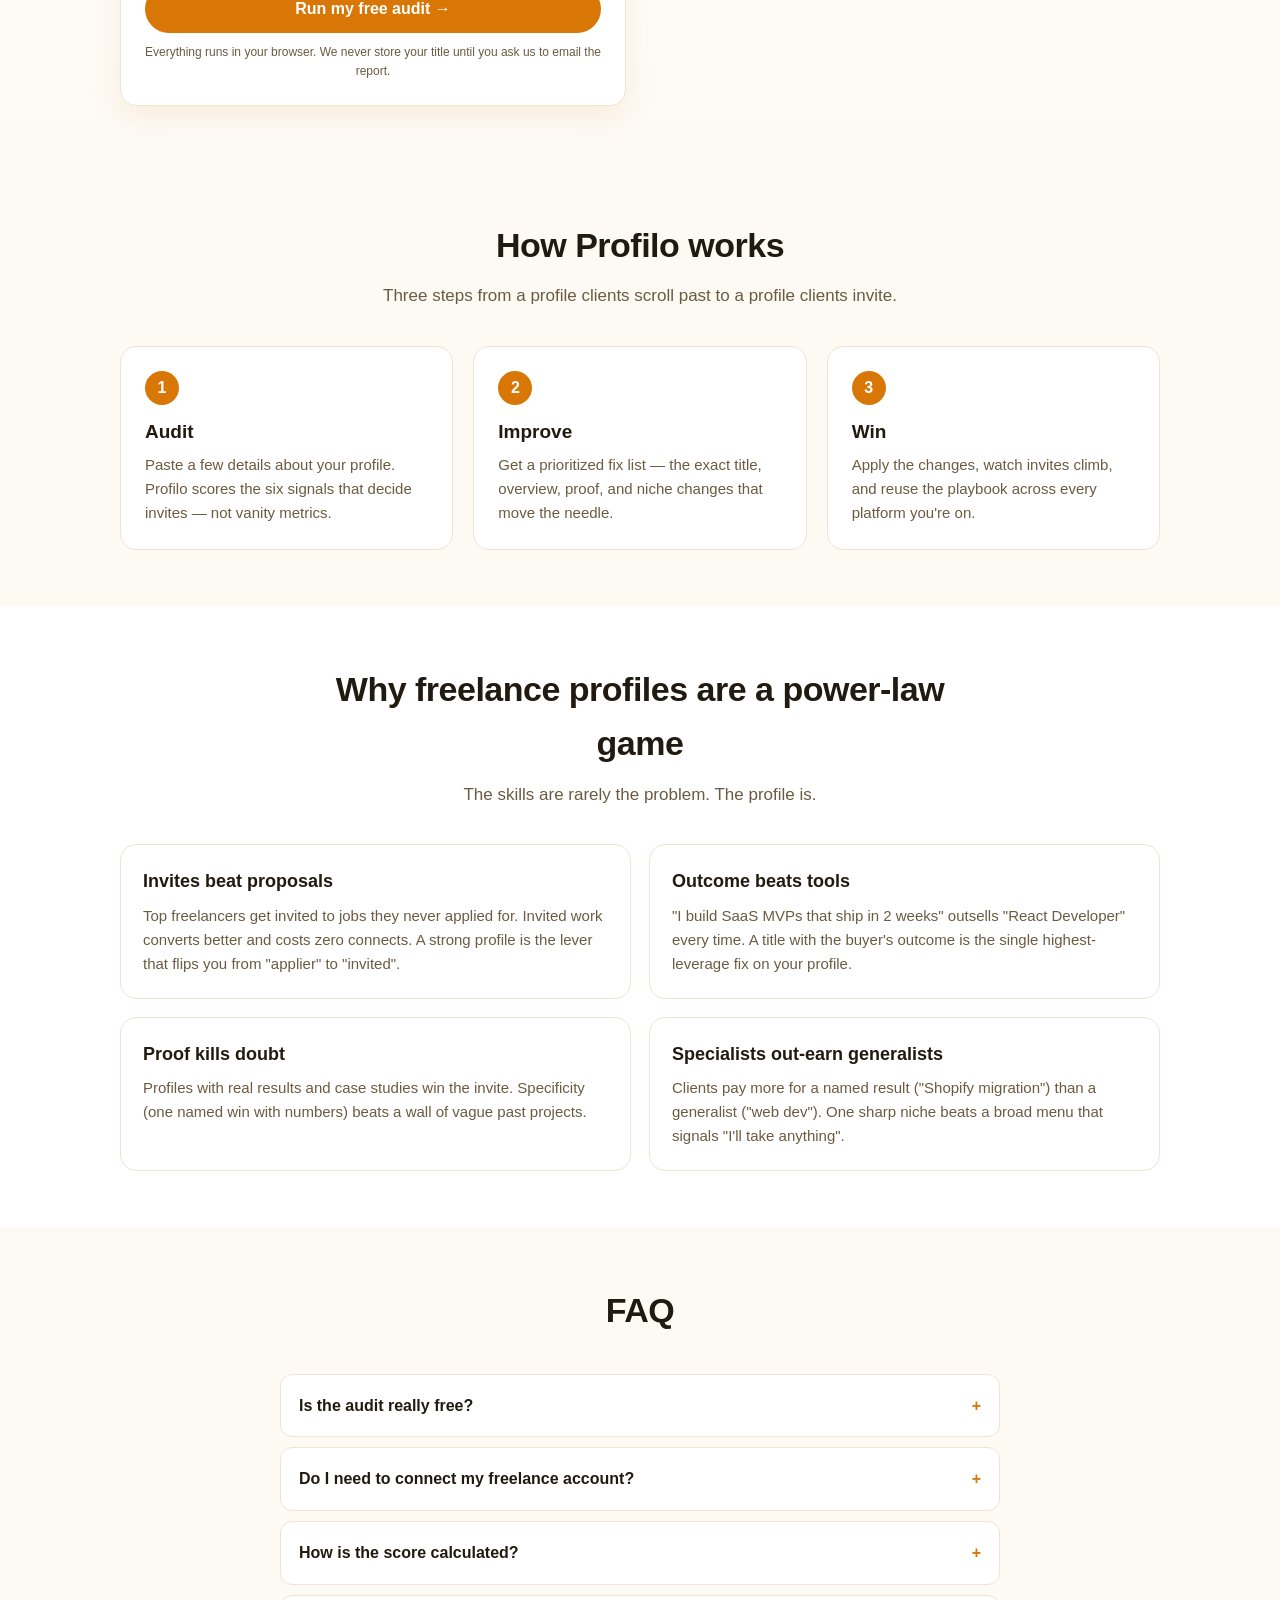
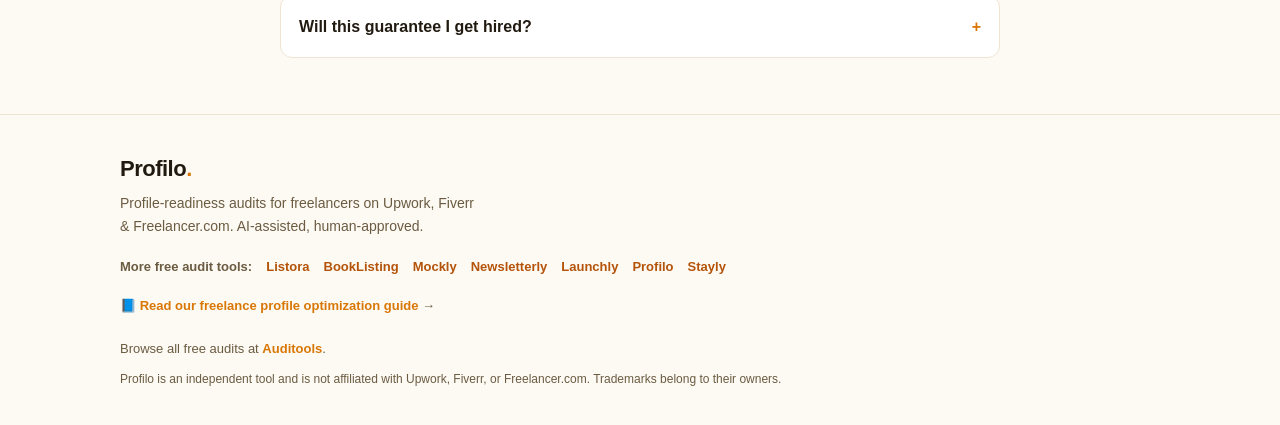
==== commit a7cba6b3: "SEO content round 1: add per-site blog article + footer link + sitemap" ====
--- a/index.html
+++ b/index.html
@@ -297,7 +297,8 @@
         <span style="color:var(--muted);font-weight:600;">More free audit tools:</span>
         <a href="https://Viyozc.github.io/listora/" style="color:var(--brand-dk);font-weight:600;">Listora</a><a href="https://Viyozc.github.io/booklisting-ai/" style="color:var(--brand-dk);font-weight:600;">BookListing</a><a href="https://Viyozc.github.io/mockly-ai/" style="color:var(--brand-dk);font-weight:600;">Mockly</a><a href="https://Viyozc.github.io/newsletterly-ai/" style="color:var(--brand-dk);font-weight:600;">Newsletterly</a><a href="https://Viyozc.github.io/launchly-ai/" style="color:var(--brand-dk);font-weight:600;">Launchly</a><a href="https://Viyozc.github.io/profilo-ai/" style="color:var(--brand-dk);font-weight:600;">Profilo</a> <a href="https://Viyozc.github.io/stayly-ai/" style="color:var(--brand-dk);font-weight:600;">Stayly</a>
       </div>
-            <p style="color:var(--muted);font-size:13px;margin-top:12px;">Browse all free audits at <a href="https://Viyozc.github.io/auditools/" style="color:var(--brand);font-weight:600;">Auditools</a>.</p>
+            <p style="color:var(--muted);font-size:13px;margin-top:8px;">📘 <a href="./blog/" style="color:var(--brand);font-weight:600;">Read our freelance profile optimization guide</a> →</p>
+      <p style="color:var(--muted);font-size:13px;margin-top:12px;">Browse all free audits at <a href="https://Viyozc.github.io/auditools/" style="color:var(--brand);font-weight:600;">Auditools</a>.</p>
 
       <p class="footer-fine">Profilo is an independent tool and is not affiliated with Upwork, Fiverr, or Freelancer.com. Trademarks belong to their owners.</p>
     </div>
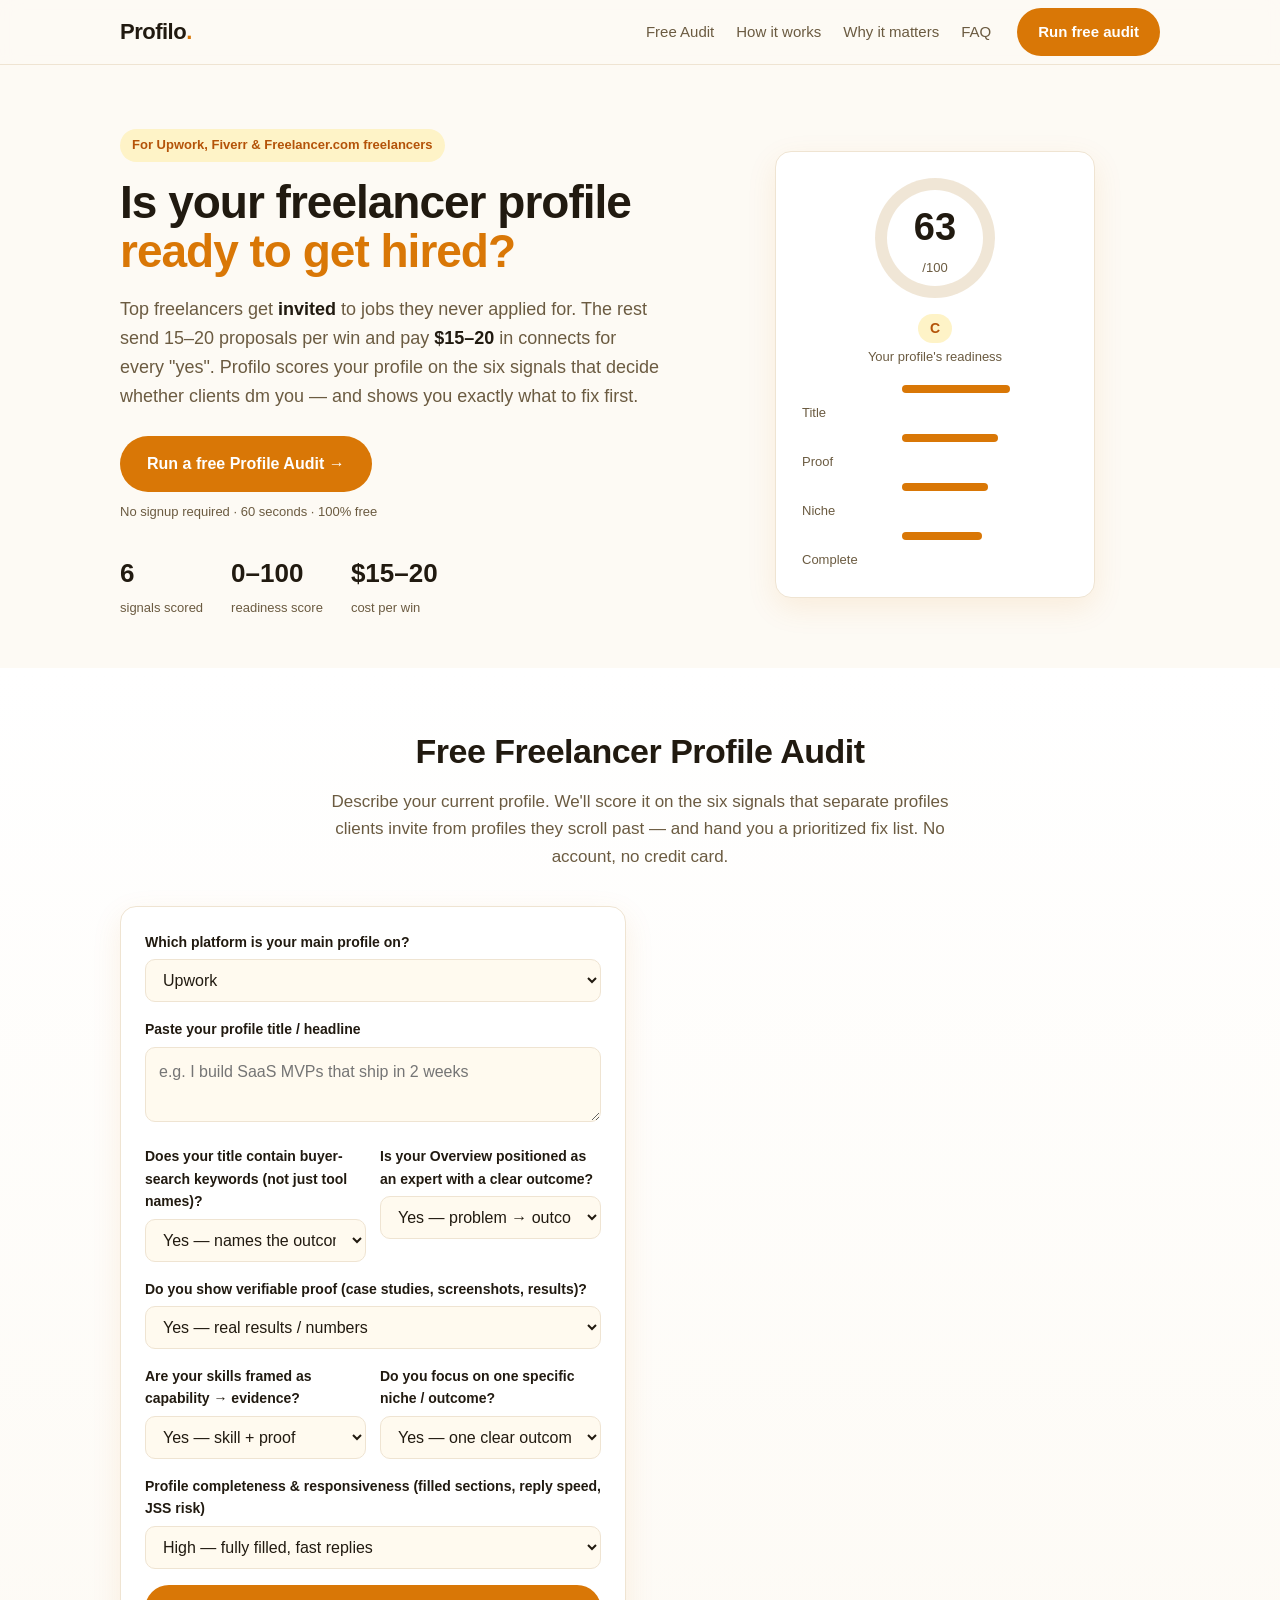
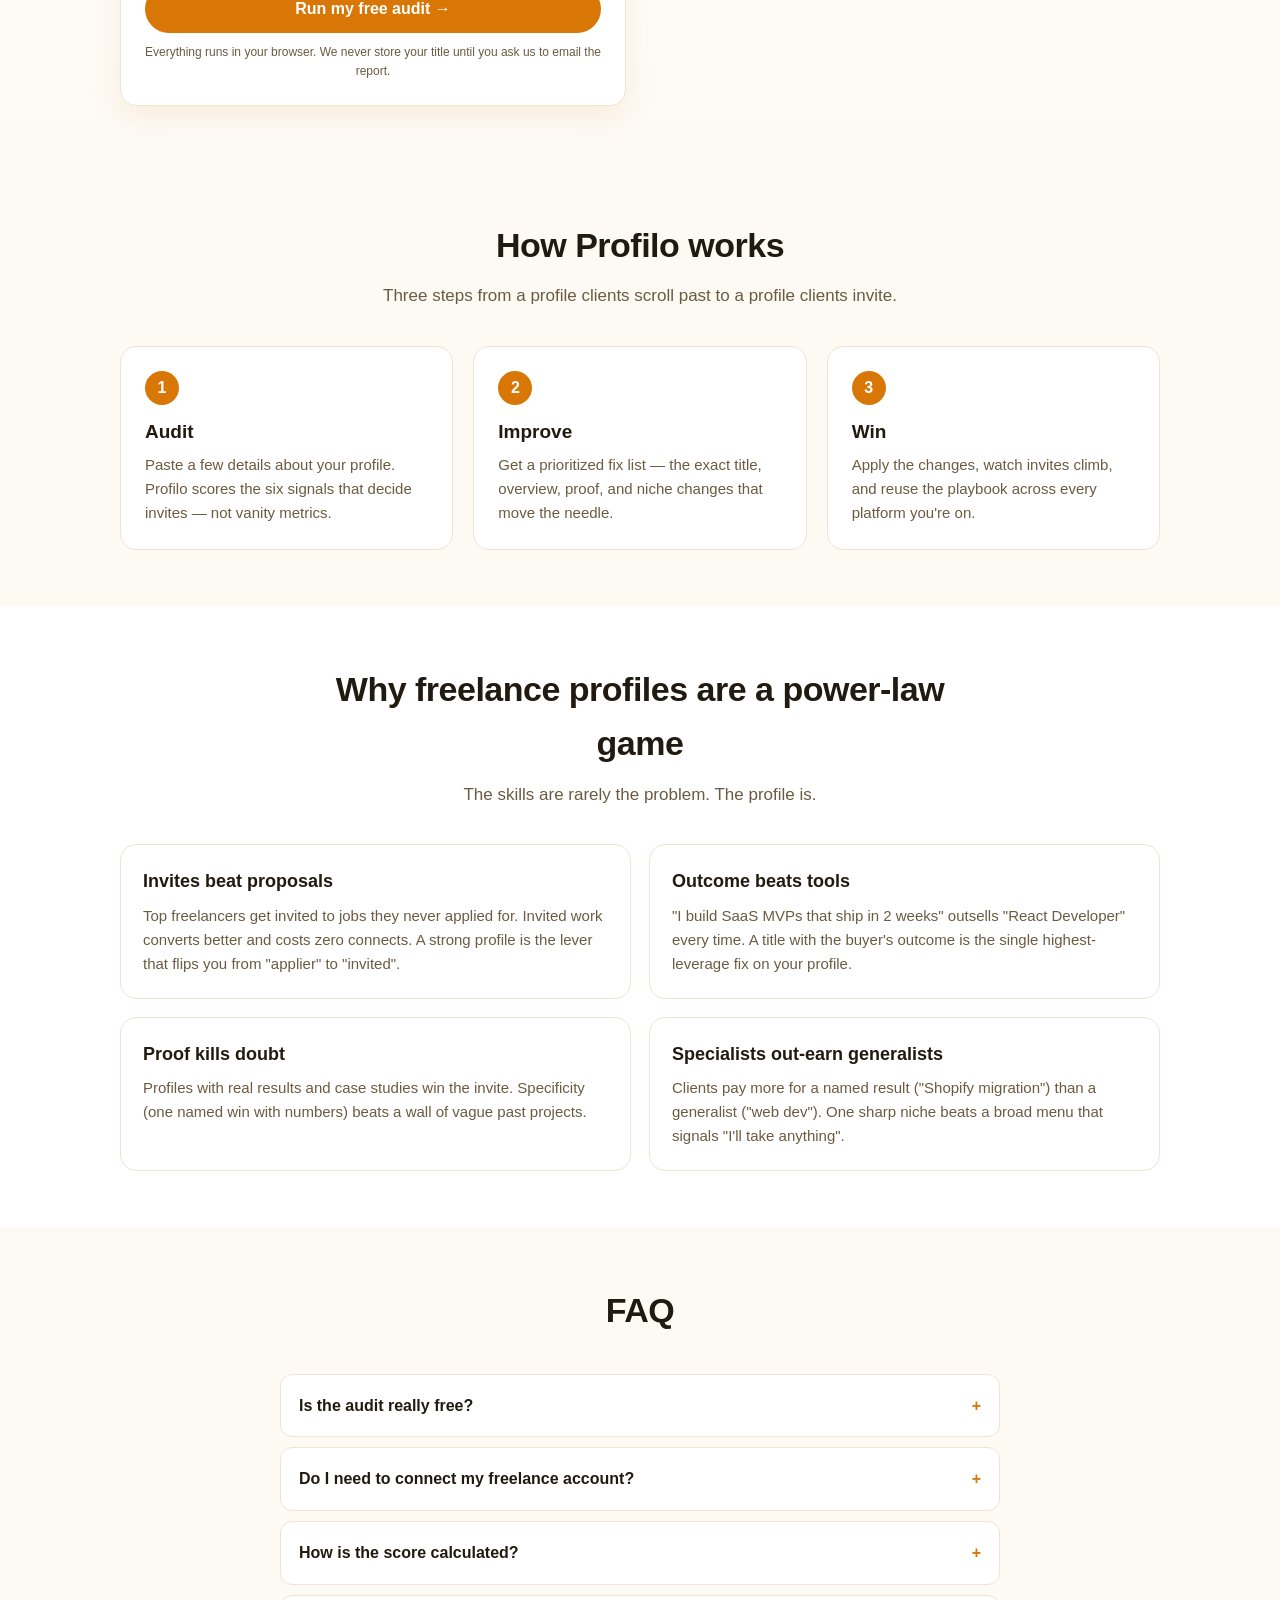
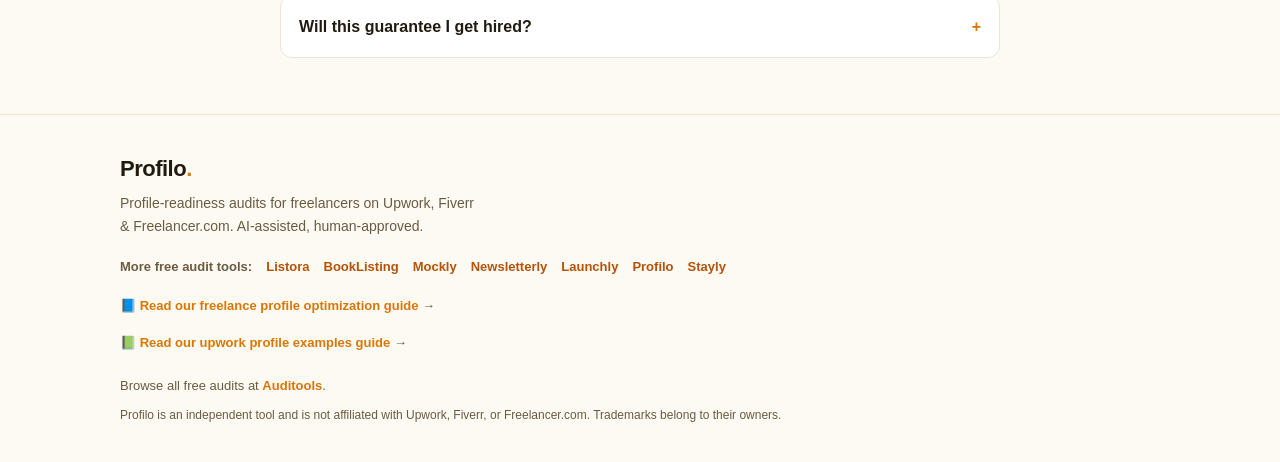
==== commit cbcbc186: "SEO content round 2: 7 more vertical-keyword articles + footer/cross-links + sitemap" ====
--- a/index.html
+++ b/index.html
@@ -298,6 +298,7 @@
         <a href="https://Viyozc.github.io/listora/" style="color:var(--brand-dk);font-weight:600;">Listora</a><a href="https://Viyozc.github.io/booklisting-ai/" style="color:var(--brand-dk);font-weight:600;">BookListing</a><a href="https://Viyozc.github.io/mockly-ai/" style="color:var(--brand-dk);font-weight:600;">Mockly</a><a href="https://Viyozc.github.io/newsletterly-ai/" style="color:var(--brand-dk);font-weight:600;">Newsletterly</a><a href="https://Viyozc.github.io/launchly-ai/" style="color:var(--brand-dk);font-weight:600;">Launchly</a><a href="https://Viyozc.github.io/profilo-ai/" style="color:var(--brand-dk);font-weight:600;">Profilo</a> <a href="https://Viyozc.github.io/stayly-ai/" style="color:var(--brand-dk);font-weight:600;">Stayly</a>
       </div>
             <p style="color:var(--muted);font-size:13px;margin-top:8px;">📘 <a href="./blog/" style="color:var(--brand);font-weight:600;">Read our freelance profile optimization guide</a> →</p>
+      <p style="color:var(--muted);font-size:13px;margin-top:6px;">📗 <a href="./blog/upwork-profile-examples/" style="color:var(--brand);font-weight:600;">Read our upwork profile examples guide</a> →</p>
       <p style="color:var(--muted);font-size:13px;margin-top:12px;">Browse all free audits at <a href="https://Viyozc.github.io/auditools/" style="color:var(--brand);font-weight:600;">Auditools</a>.</p>
 
       <p class="footer-fine">Profilo is an independent tool and is not affiliated with Upwork, Fiverr, or Freelancer.com. Trademarks belong to their owners.</p>
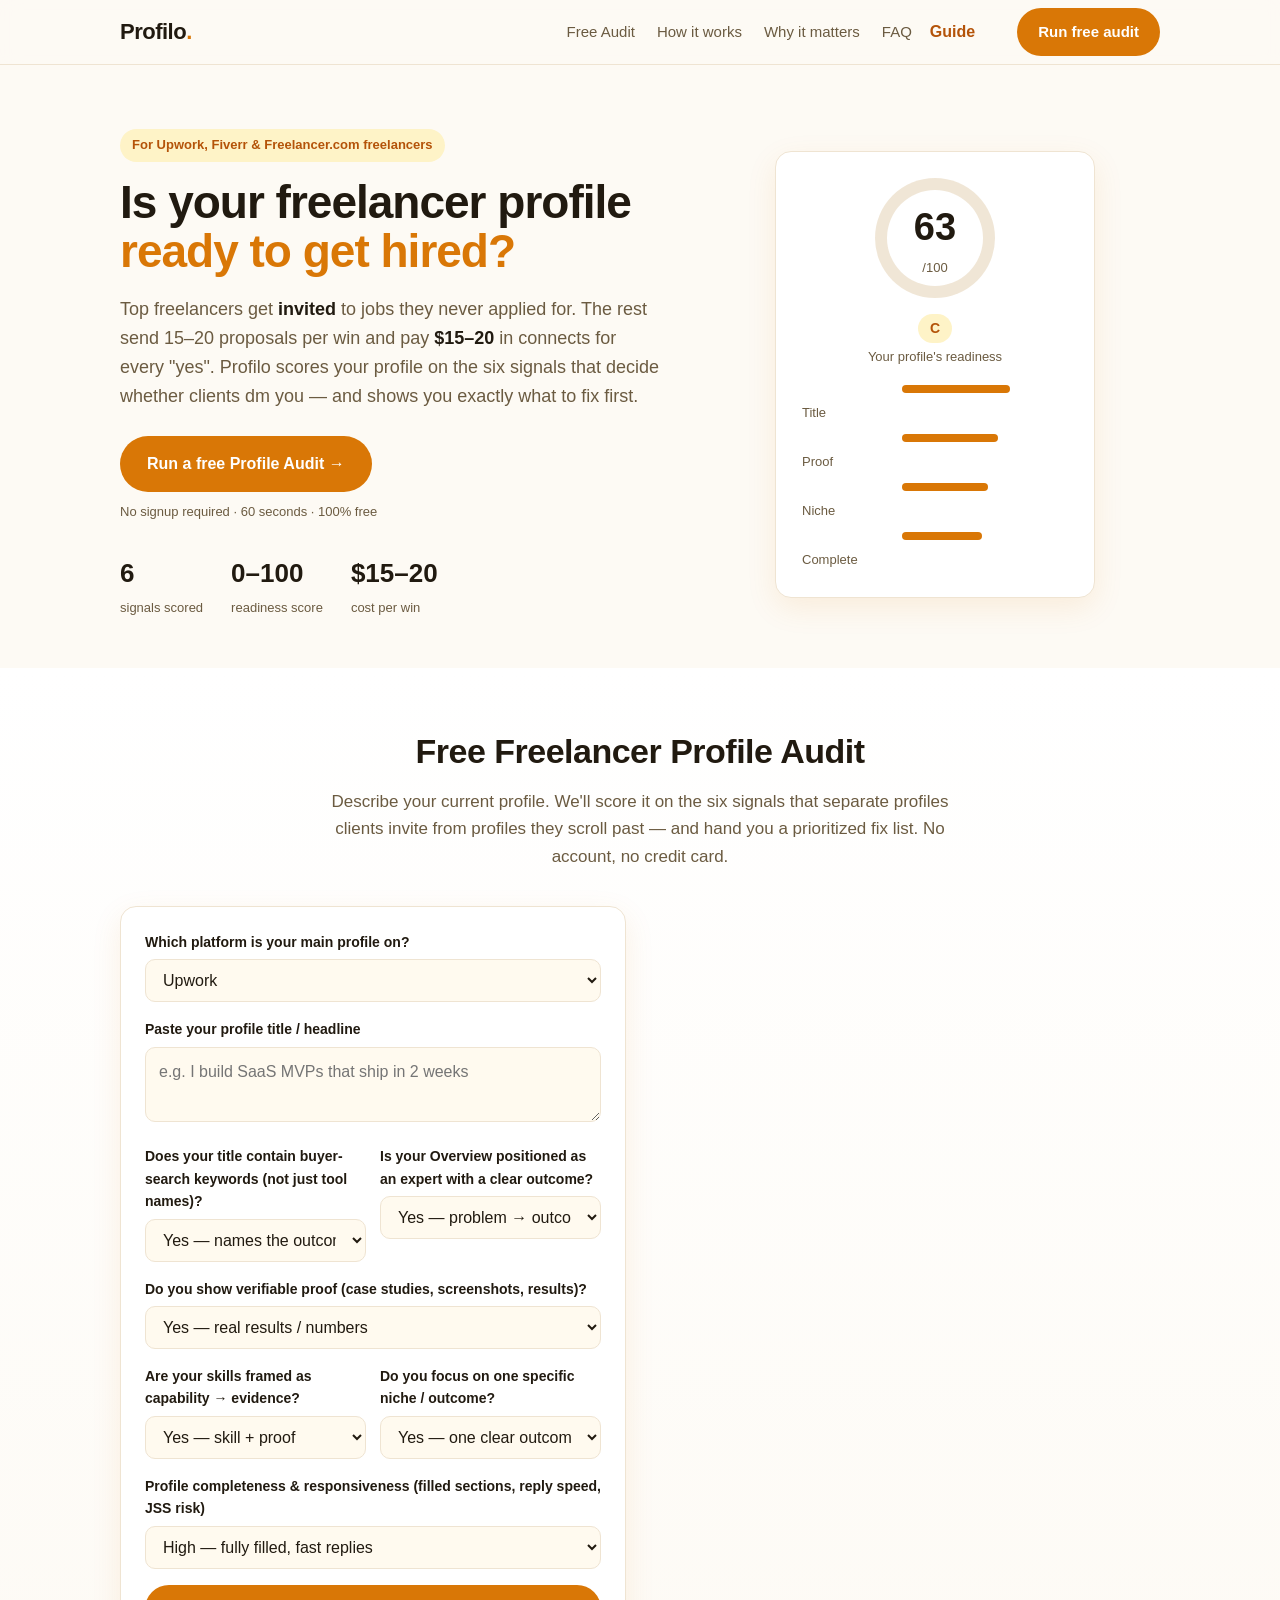
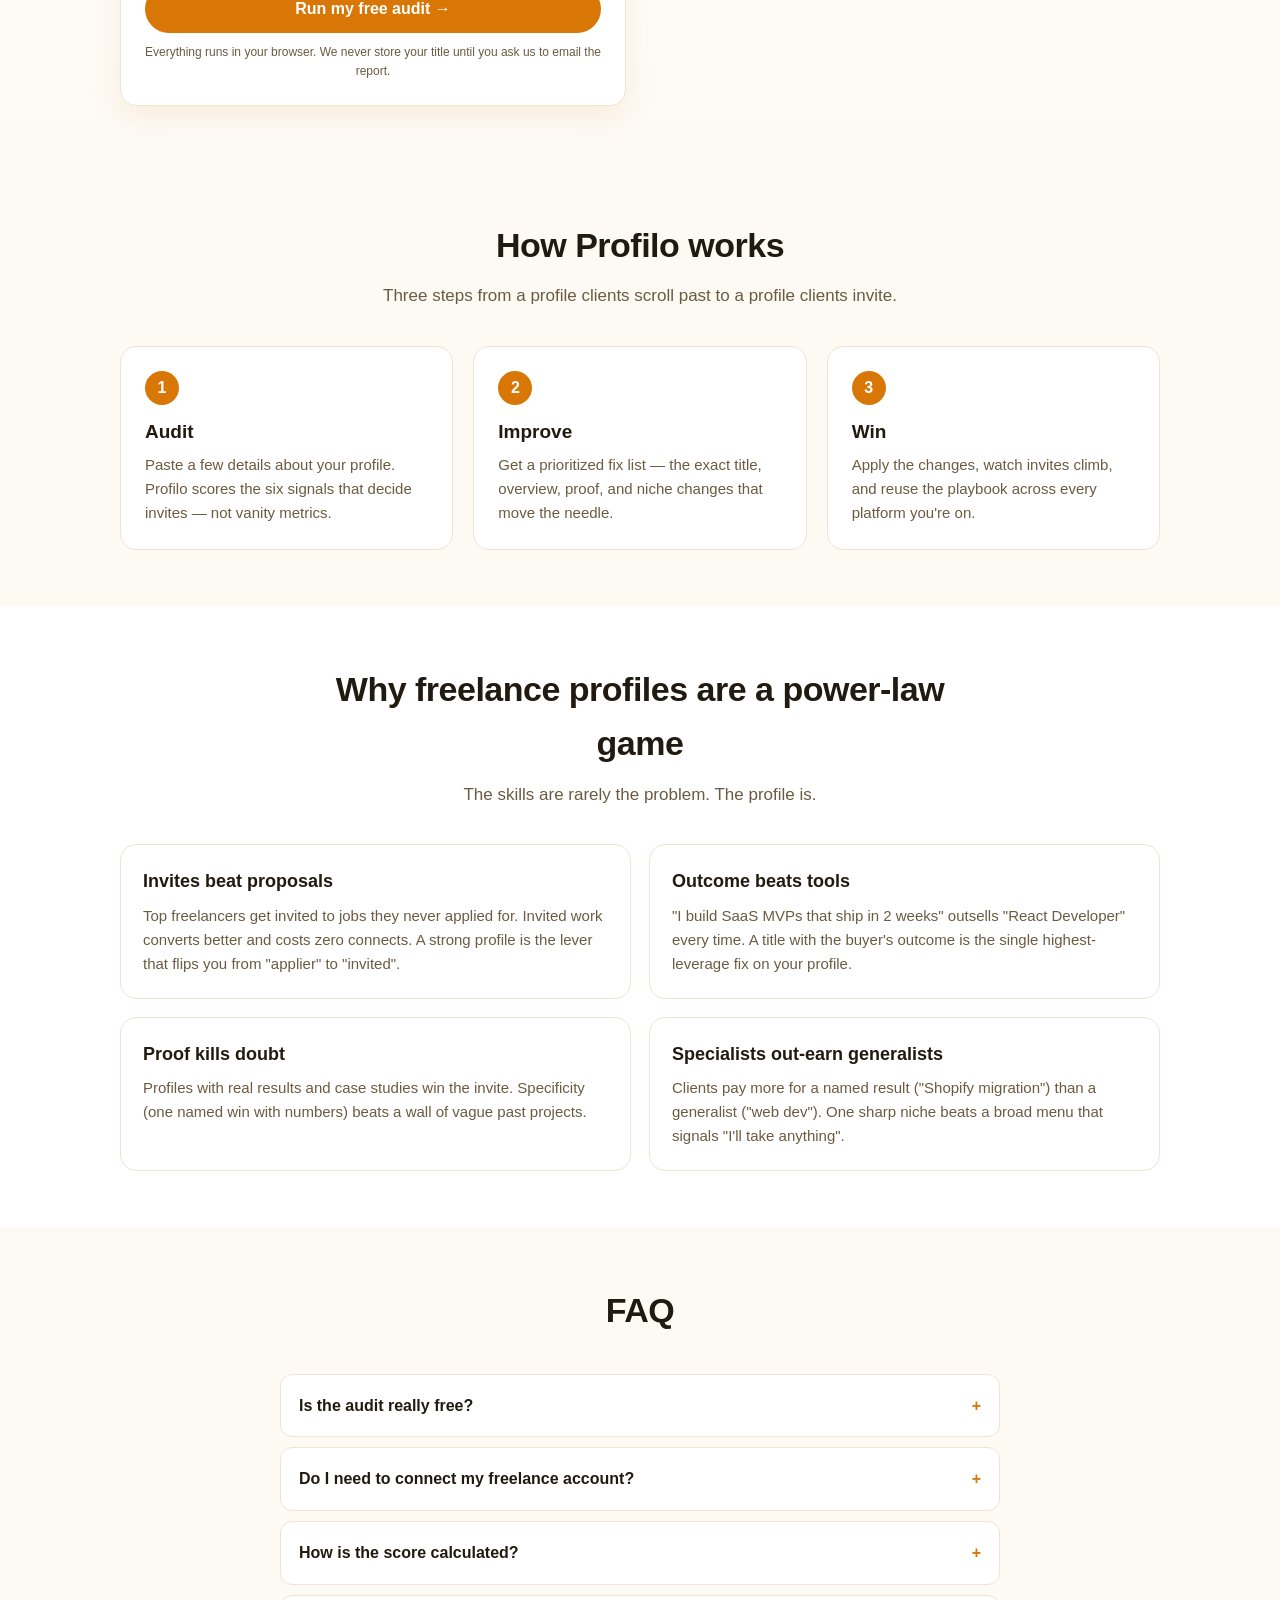
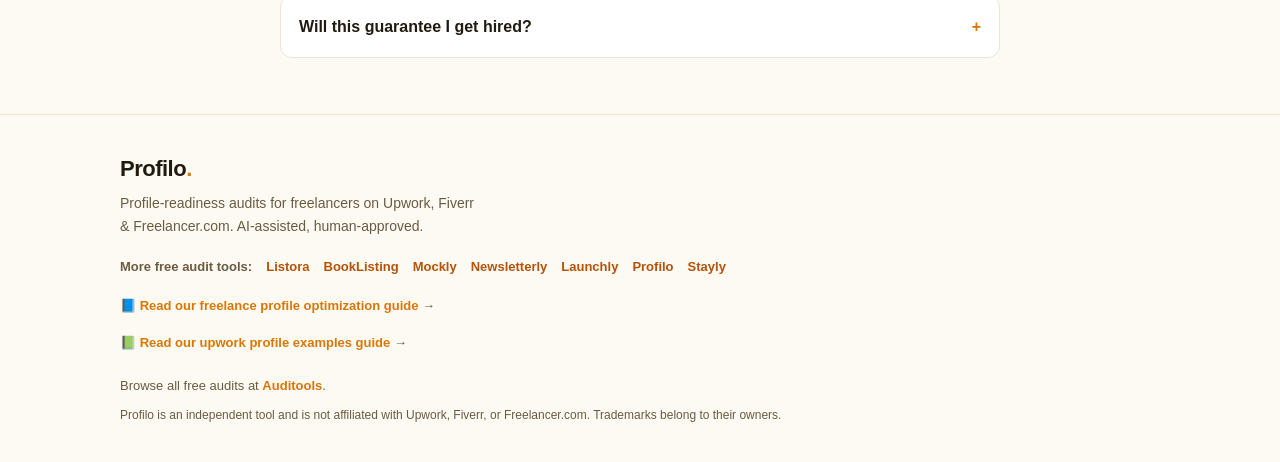
==== commit 7049094c: "SEO: add Guide nav link (internal link equity to blog hub)" ====
--- a/index.html
+++ b/index.html
@@ -41,6 +41,7 @@
         <a href="#why">Why it matters</a>
         <a href="#faq">FAQ</a>
       </nav>
+      <a href="./blog/" style="color:var(--brand-dk);font-weight:600;margin-right:16px;align-self:center;">Guide</a>
       <a class="btn btn-primary nav-cta" href="#audit">Run free audit</a>
     </div>
   </header>
